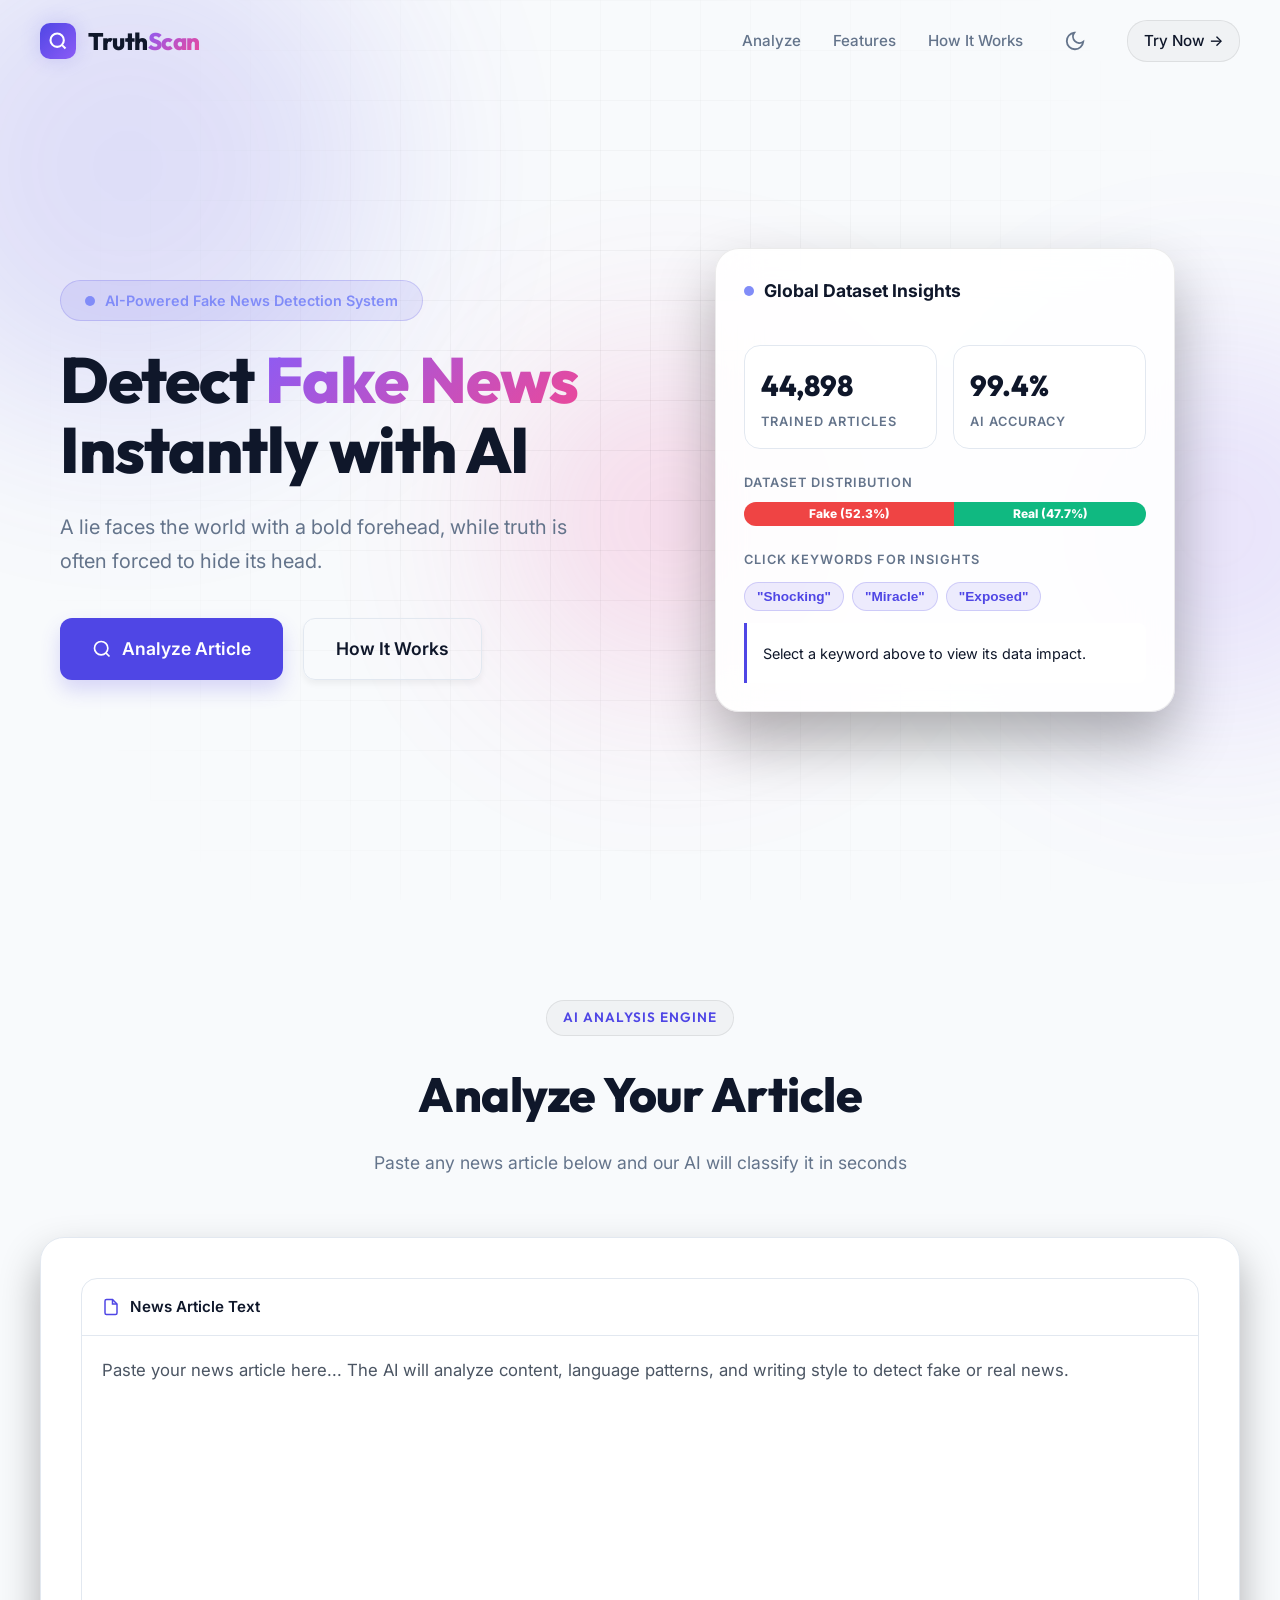
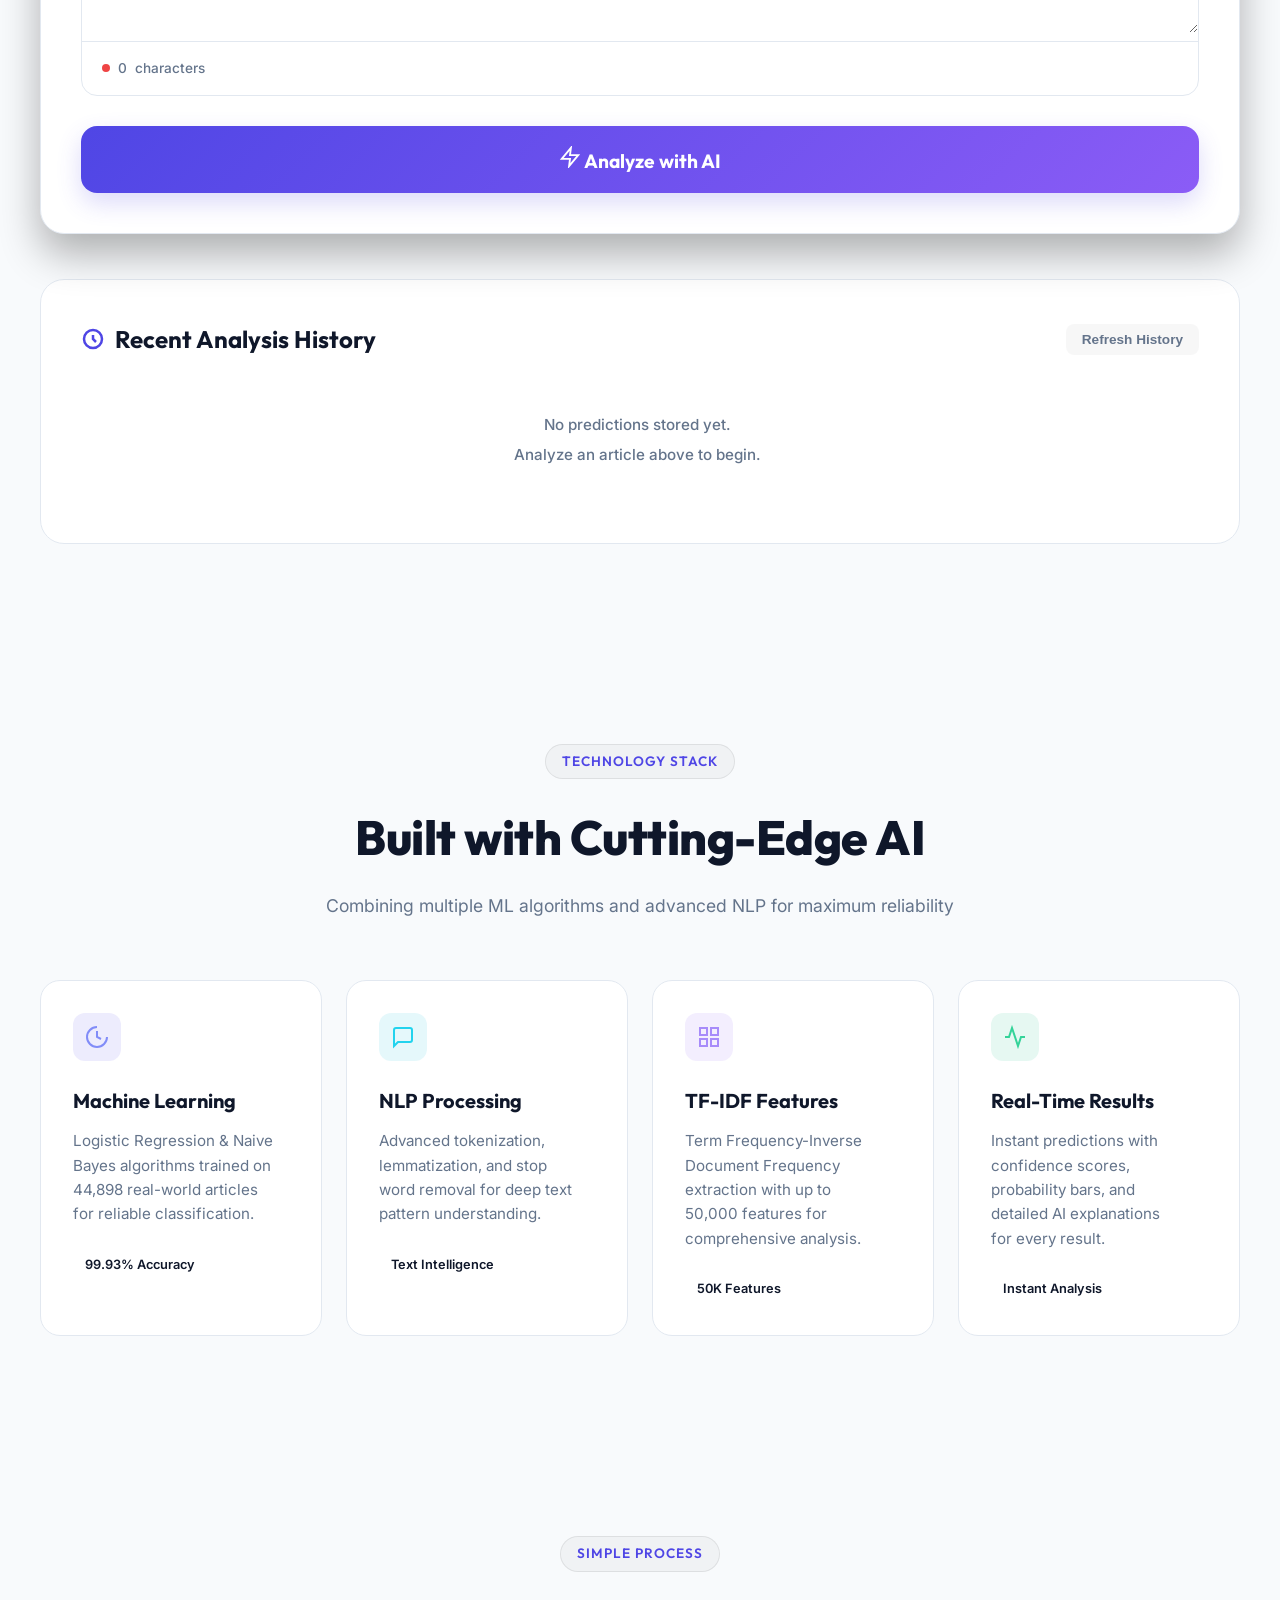
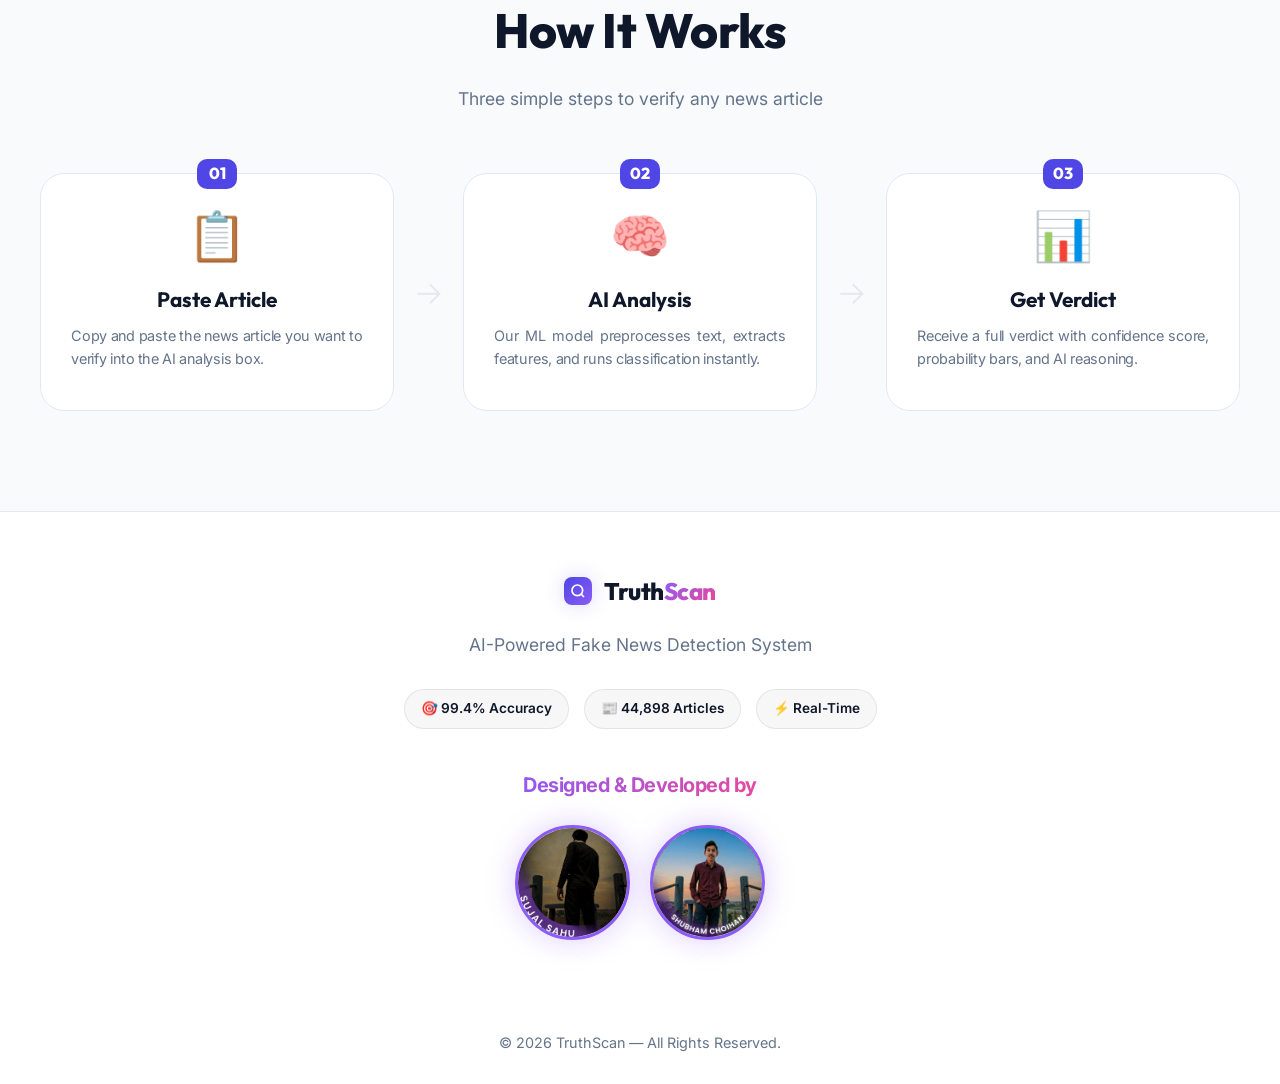
==== index.html @ 23aa4ee5 "Changes Made by Sujal" ====
<!DOCTYPE html>
<html lang="en">

<head>
    <meta charset="UTF-8">
    <meta name="viewport" content="width=device-width, initial-scale=1.0">
    <meta name="google-site-verification" content="ciT4hbaERUiWIYWOPbItN9TjT8Pbz1P4B0i38A-C32M" />
    <title>TruthScan — AI Fake News Detection System</title>
    <meta name="description"
        content="TruthScan: Advanced AI-powered fake news detection system. Verify news articles instantly with 99.93% accuracy using our machine learning engine.">
    <meta name="keywords" content="TruthScan, Fake News Detection, AI News Verifier, Truth Scan, Machine Learning News Analysis, Verify News, Fake News AI">
    <meta name="author" content="Sujal Sahu">
    
    
    <meta property="og:type" content="website">
    <meta property="og:url" content="https://truthscan.vercel.app/">
    <meta property="og:title" content="TruthScan — AI Fake News Detection System">
    <meta property="og:description" content="Detect fake news instantly using advanced AI and Machine Learning.">
    <meta property="og:image" content="/static/img/logo.png">

    <link rel="stylesheet" href="/static/css/style.css?v=50.0">

    <link
        href="https://fonts.googleapis.com/css2?family=Outfit:wght@300;400;500;600;700;800;900&family=Inter:wght@300;400;500;600&display=swap"
        rel="stylesheet">
</head>

<body>
    
    <div class="bg-grid"></div>
    <div class="orb orb-1"></div>
    <div class="orb orb-2"></div>
    <div class="orb orb-3"></div>

    
    <nav class="navbar" id="navbar">
        <div class="nav-inner">
            <div class="nav-logo">
                <div class="logo-icon">
                    <svg viewBox="0 0 24 24" fill="none" stroke="currentColor" stroke-width="2.5">
                        <circle cx="11" cy="11" r="8" />
                        <path d="m21 21-4.35-4.35" />
                    </svg>
                </div>
                <span>Truth<span class="grad">Scan</span></span>
            </div>
            <div class="nav-right">
                <button class="theme-btn theme-mobile" aria-label="Toggle theme">
                    <svg class="sun-icon" viewBox="0 0 24 24" fill="none" stroke="currentColor" stroke-width="2">
                        <circle cx="12" cy="12" r="5" />
                        <path
                            d="M12 1v2M12 21v2M4.2 4.2l1.4 1.4M18.4 18.4l1.4 1.4M1 12h2M21 12h2M4.2 19.8l1.4-1.4M18.4 5.6l1.4-1.4" />
                    </svg>
                    <svg class="moon-icon" viewBox="0 0 24 24" fill="none" stroke="currentColor" stroke-width="2">
                        <path d="M21 12.79A9 9 0 1 1 11.21 3 7 7 0 0 0 21 12.79z" />
                    </svg>
                </button>
                <button class="hamburger" id="hamburger" aria-label="Toggle menu">
                    <span></span><span></span><span></span>
                </button>
            </div>
            <div class="nav-links" id="navLinks">
                <a href="#analyze">Analyze</a>
                <a href="#features">Features</a>
                <a href="#how-it-works">How It Works</a>
                <button class="theme-btn theme-desktop" aria-label="Toggle theme">
                    <svg class="sun-icon" viewBox="0 0 24 24" fill="none" stroke="currentColor" stroke-width="2">
                        <circle cx="12" cy="12" r="5" />
                        <path
                            d="M12 1v2M12 21v2M4.2 4.2l1.4 1.4M18.4 18.4l1.4 1.4M1 12h2M21 12h2M4.2 19.8l1.4-1.4M18.4 5.6l1.4-1.4" />
                    </svg>
                    <svg class="moon-icon" viewBox="0 0 24 24" fill="none" stroke="currentColor" stroke-width="2">
                        <path d="M21 12.79A9 9 0 1 1 11.21 3 7 7 0 0 0 21 12.79z" />
                    </svg>
                </button>
                <a href="#analyze" class="nav-btn">Try Now →</a>
            </div>
        </div>
    </nav>

    
    <section class="hero" id="home">
        <div class="hero-content">
            <div class="hero-badge">
                <span class="pulse-dot"></span>
                AI-Powered Fake News Detection System
            </div>
            <h1 class="hero-title">
                Detect <span class="grad">Fake News</span><br>Instantly with AI
            </h1>
            <p class="hero-sub">
                A lie faces the world with a bold forehead, while truth is often forced to hide its head.
            </p>
            <div class="hero-ctas">
                <a href="#analyze" class="btn-primary">
                    <svg viewBox="0 0 24 24" fill="none" stroke="currentColor" stroke-width="2">
                        <circle cx="11" cy="11" r="8" />
                        <path d="m21 21-4.35-4.35" />
                    </svg>
                    Analyze Article
                </a>
                <a href="#how-it-works" class="btn-ghost">How It Works</a>
            </div>
        </div>

        <div class="hero-visual">
            <div class="analytics-dash floating">
                <div class="ad-header">
                    <span class="pulse-dot"></span> Global Dataset Insights
                </div>

                <div class="ad-grid">
                    <div class="ad-card">
                        <div class="ad-val counter">44,898</div>
                        <div class="ad-lbl">Trained Articles</div>
                    </div>
                    <div class="ad-card">
                        <div class="ad-val text-primary counter">99.4%</div>
                        <div class="ad-lbl">AI Accuracy</div>
                    </div>
                </div>

                <div class="ad-chart-area">
                    <div class="ad-lbl" style="margin-bottom:8px">Dataset Distribution</div>
                    <div class="ad-bar-stack">
                        <div class="ad-bar fake" style="width: 52.3%;">Fake (52.3%)</div>
                        <div class="ad-bar real" style="width: 47.7%;">Real (47.7%)</div>
                    </div>
                </div>

                <div class="ad-insights">
                    <div class="ad-lbl" style="margin-bottom:12px">Click Keywords for Insights</div>
                    <div class="ad-tags">
                        <button class="ad-tag"
                            onclick="showTagInsight(this, 'Shocking', 'Articles with this word have an 89% probability of being clickbait or fake news.')">"Shocking"</button>
                        <button class="ad-tag"
                            onclick="showTagInsight(this, 'Miracle', 'Often used in deceptive health and wellness articles (92% fake rate).')">"Miracle"</button>
                        <button class="ad-tag"
                            onclick="showTagInsight(this, 'Exposed', 'A highly aggressive sensationalist keyword used to incite emotional reactions.')">"Exposed"</button>
                    </div>
                    <div class="ad-insight-result" id="adInsightResult" style="transition: opacity 0.2s;">
                        <div>Select a keyword above to view its data impact.</div>
                    </div>
                </div>
            </div>
        </div>
    </section>

    
    <section class="section" id="analyze">
        <div class="section-inner">
            <div class="sec-header">
                <div class="sec-badge">AI Analysis Engine</div>
                <h2 class="sec-title">Analyze Your Article</h2>
                <p class="sec-sub">Paste any news article below and our AI will classify it in seconds</p>
            </div>

            <div class="analyze-card">
                <form id="predictionForm">
                    <div class="ta-wrapper">
                        <div class="ta-topbar">
                            <div class="ta-label">
                                <svg viewBox="0 0 24 24" fill="none" stroke="currentColor" stroke-width="2">
                                    <path d="M14 2H6a2 2 0 0 0-2 2v16a2 2 0 0 0 2 2h12a2 2 0 0 0 2-2V8z" />
                                    <polyline points="14 2 14 8 20 8" />
                                </svg>
                                News Article Text
                            </div>
                        </div>
                        <textarea id="newsText" rows="9"
                            placeholder="Paste your news article here... The AI will analyze content, language patterns, and writing style to detect fake or real news."
                            required></textarea>
                        <div class="ta-footer">
                            <div class="char-counter">
                                <div class="char-dot" id="charDot"></div>
                                <span id="charCount">0</span> characters
                            </div>

                        </div>
                    </div>
                    <button type="submit" class="submit-btn" id="analyzeBtn">
                        <span id="btnText">
                            <svg viewBox="0 0 24 24" fill="none" stroke="currentColor" stroke-width="2">
                                <path d="M13 2L3 14h9l-1 8 10-12h-9l1-8z" />
                            </svg>
                            Analyze with AI
                        </span>
                        <span id="btnLoading" style="display:none">
                            <span class="spinner"></span> Analyzing...
                        </span>
                    </button>
                </form>
            </div>

            <div id="loadingSection" style="display:none">
                <div class="result-card" style="padding: 30px; position: relative; overflow: hidden;">
                    <div class="scanning-line"></div>
                    <div style="display: flex; justify-content: space-between; align-items: center; margin-bottom: 30px; flex-wrap: wrap; gap: 20px;">
                        <div style="display: flex; align-items: center; gap: 20px;">
                            <div class="skeleton" style="width: 60px; height: 60px; border-radius: 16px; flex-shrink: 0;"></div>
                            <div>
                                <div class="skeleton" style="width: min(150px, 40vw); height: 28px; margin-bottom: 8px;"></div>
                                <div class="skeleton" style="width: min(100px, 28vw); height: 16px;"></div>
                            </div>
                        </div>
                        <div class="skeleton" style="width: 100px; height: 100px; border-radius: 50%; flex-shrink: 0;"></div>
                    </div>
                    <div class="skeleton" style="width: 100%; height: 100px; border-radius: 16px;"></div>
                </div>
            </div>


            
            <div id="resultSection" style="display:none">
                <div class="result-card" id="resultCard">
                    <div class="result-glow" id="rGlow"></div>
                    <div class="result-top">
                        <div class="verdict-box" id="verdictBox">
                            <div class="verdict-icon" id="verdictIcon"></div>
                            <div>
                                <div class="verdict-label" id="verdictLabel"></div>
                                <div class="verdict-sub">AI Classification Result</div>
                            </div>
                        </div>
                        <div class="conf-ring">
                            <svg viewBox="0 0 120 120" class="ring-svg">
                                <circle class="ring-bg" cx="60" cy="60" r="52" />
                                <circle class="ring-prog" id="ringProg" cx="60" cy="60" r="52" stroke-dasharray="326.7"
                                    stroke-dashoffset="326.7" />
                            </svg>
                            <div class="ring-center">
                                <span class="ring-pct" id="ringPct">0%</span>
                                <span class="ring-lbl">confidence</span>
                            </div>
                        </div>
                    </div>

                    <div class="prob-section">
                        <h3 class="prob-title">Probability Distribution</h3>
                        <div class="prob-item">
                            <div class="prob-meta">
                                <span><span class="pdot fake-pdot"></span> Fake News</span>
                                <span id="fakePct" class="prob-pct">0%</span>
                            </div>
                            <div class="prob-track">
                                <div class="prob-fill fake-pfill" id="fakeBar"></div>
                            </div>
                        </div>
                        <div class="prob-item">
                            <div class="prob-meta">
                                <span><span class="pdot real-pdot"></span> Real News</span>
                                <span id="realPct" class="prob-pct">0%</span>
                            </div>
                            <div class="prob-track">
                                <div class="prob-fill real-pfill" id="realBar"></div>
                            </div>
                        </div>
                    </div>

                    <div class="explain-box" id="explainBox">
                        <div class="explain-header">
                            <svg viewBox="0 0 24 24" fill="none" stroke="currentColor" stroke-width="2.5">
                                <circle cx="12" cy="12" r="10" />
                                <path d="M12 16v-4M12 8h.01" />
                            </svg>
                            Why This Classification?
                        </div>
                        <div class="explain-body" id="explainContent"></div>
                    </div>
                </div>
            </div>

            <div id="historySection" class="history-section">
                <div class="result-card">
                    <div style="display: flex; justify-content: space-between; align-items: center; margin-bottom: 24px; flex-wrap: wrap; gap: 12px;">
                        <h3 style="margin: 0; font-family: var(--font-display); font-size: 1.5rem; font-weight: 700; display: flex; align-items: center; gap: 10px;">
                            <svg viewBox="0 0 24 24" fill="none" stroke="currentColor" stroke-width="2.5" style="width: 24px; height: 24px; color: var(--primary);">
                                <path d="M12 8v4l3 3m6-3a9 9 0 11-18 0 9 9 0 0118 0z" />
                            </svg>
                            Recent Analysis History
                        </h3>
                        <button id="refreshHistoryBtn" class="history-refresh-btn" style="border: none; outline: none; padding: 8px 16px; border-radius: 8px;">
                            Refresh History
                        </button>
                    </div>
                    <div class="history-list" id="historyContent">
                        <div style="text-align: center; padding: 30px; color: var(--text-muted);">
                            Loading database history...
                        </div>
                    </div>
                </div>
            </div>
        </div>
    </section>

    
    <section class="section" id="features">
        <div class="section-inner">
            <div class="sec-header">
                <div class="sec-badge">Technology Stack</div>
                <h2 class="sec-title">Built with Cutting-Edge AI</h2>
                <p class="sec-sub">Combining multiple ML algorithms and advanced NLP for maximum reliability</p>
            </div>
            <div class="features-grid">
                <div class="feat-card">
                    <div class="feat-icon icon-indigo">
                        <svg viewBox="0 0 24 24" fill="none" stroke="currentColor" stroke-width="2">
                            <path d="M12 2a10 10 0 1 0 10 10" />
                            <path d="M12 6v6l4 2" />
                        </svg>
                    </div>
                    <h3>Machine Learning</h3>
                    <p>Logistic Regression & Naive Bayes algorithms trained on 44,898 real-world articles for reliable
                        classification.</p>
                    <div class="feat-tag">99.93% Accuracy</div>
                </div>
                <div class="feat-card">
                    <div class="feat-icon icon-cyan">
                        <svg viewBox="0 0 24 24" fill="none" stroke="currentColor" stroke-width="2">
                            <path d="M21 15a2 2 0 0 1-2 2H7l-4 4V5a2 2 0 0 1 2-2h14a2 2 0 0 1 2 2z" />
                        </svg>
                    </div>
                    <h3>NLP Processing</h3>
                    <p>Advanced tokenization, lemmatization, and stop word removal for deep text pattern understanding.
                    </p>
                    <div class="feat-tag">Text Intelligence</div>
                </div>
                <div class="feat-card">
                    <div class="feat-icon icon-violet">
                        <svg viewBox="0 0 24 24" fill="none" stroke="currentColor" stroke-width="2">
                            <rect x="3" y="3" width="7" height="7" />
                            <rect x="14" y="3" width="7" height="7" />
                            <rect x="14" y="14" width="7" height="7" />
                            <rect x="3" y="14" width="7" height="7" />
                        </svg>
                    </div>
                    <h3>TF-IDF Features</h3>
                    <p>Term Frequency-Inverse Document Frequency extraction with up to 50,000 features for comprehensive
                        analysis.</p>
                    <div class="feat-tag">50K Features</div>
                </div>
                <div class="feat-card">
                    <div class="feat-icon icon-emerald">
                        <svg viewBox="0 0 24 24" fill="none" stroke="currentColor" stroke-width="2">
                            <polyline points="22 12 18 12 15 21 9 3 6 12 2 12" />
                        </svg>
                    </div>
                    <h3>Real-Time Results</h3>
                    <p>Instant predictions with confidence scores, probability bars, and detailed AI explanations for
                        every result.</p>
                    <div class="feat-tag">Instant Analysis</div>
                </div>
            </div>
        </div>
    </section>

    
    <section class="section" id="how-it-works">
        <div class="section-inner">
            <div class="sec-header">
                <div class="sec-badge">Simple Process</div>
                <h2 class="sec-title">How It Works</h2>
                <p class="sec-sub">Three simple steps to verify any news article</p>
            </div>
            <div class="steps-row">
                <div class="step-card">
                    <div class="step-num">01</div>
                    <div class="step-emoji">📋</div>
                    <h3>Paste Article</h3>
                    <p>Copy and paste the news article you want to verify into the AI analysis box.</p>
                </div>
                <div class="step-arrow">→</div>
                <div class="step-card">
                    <div class="step-num">02</div>
                    <div class="step-emoji">🧠</div>
                    <h3>AI Analysis</h3>
                    <p>Our ML model preprocesses text, extracts features, and runs classification instantly.</p>
                </div>
                <div class="step-arrow">→</div>
                <div class="step-card">
                    <div class="step-num">03</div>
                    <div class="step-emoji">📊</div>
                    <h3>Get Verdict</h3>
                    <p>Receive a full verdict with confidence score, probability bars, and AI reasoning.</p>
                </div>
            </div>
        </div>
    </section>

    
    <footer class="footer">
        <div class="footer-inner">
            <div class="footer-top">
                <div class="nav-logo">
                    <div class="logo-icon small">
                        <svg viewBox="0 0 24 24" fill="none" stroke="currentColor" stroke-width="2.5">
                            <circle cx="11" cy="11" r="8" />
                            <path d="m21 21-4.35-4.35" />
                        </svg>
                    </div>
                    <span>Truth<span class="grad">Scan</span></span>
                </div>
                <p class="footer-desc">AI-Powered Fake News Detection System</p>
                <div class="footer-badges">
                    <span>🎯 99.4% Accuracy</span>
                    <span>📰 44,898 Articles</span>
                    <span>⚡ Real-Time</span>
                </div>
                <div class="footer-devs">
                    <p>Designed & Developed by</p>
                    <div class="dev-images">
                        <div class="dev-img-wrapper">
                            <img src="/static/img/dev1.png" alt="Developer" class="dev-1">
                        </div>
                        <div class="dev-img-wrapper">
                            <img src="/static/img/dev2.png" alt="Developer" class="dev-2">
                        </div>
                    </div>
                </div>
            </div>
            <div class="footer-bottom">
                <p>© 2026 TruthScan — All Rights Reserved.</p>
            </div>
        </div>
    </footer>

    
    <div id="toastContainer" class="toast-container"></div>

    <script src="/static/js/script.js?v=50.0"></script>


    
    <script defer src="/_vercel/insights/script.js"></script>
</body>

</html>
---- static/css/style.css ----
:root {
  --bg: #0a0a0f;
  --bg-card: #14141e;
  --bg-card-hover: #1c1c28;
  --border: #2a2a35;
  --border-focus: #4f46e5;
  --text: #f3f4f6;
  --text-muted: #9ca3af;
  
  --primary: #4f46e5;
  --primary-glow: rgba(79, 70, 229, 0.5);
  --secondary: #8b5cf6;
  
  --fake: #ef4444;
  --fake-glow: rgba(239, 68, 68, 0.3);
  --fake-track: rgba(239, 68, 68, 0.1);
  
  --real: #10b981;
  --real-glow: rgba(16, 185, 129, 0.3);
  --real-track: rgba(16, 185, 129, 0.1);
  
  --radius: 16px;
  --font-sans: 'Inter', sans-serif;
  --font-display: 'Outfit', sans-serif;
  
  --transition: all 0.3s cubic-bezier(0.4, 0, 0.2, 1);
  
  --glass-bg: rgba(255, 255, 255, 0.05);
  --glass-border: rgba(255, 255, 255, 0.1);
  --input-bg: rgba(0, 0, 0, 0.2);
  --nav-bg: rgba(10, 10, 15, 0.8);
  --hero-card: rgba(20, 20, 30, 0.8);
  --strong-text: #ffffff;
  --grid-color: rgba(255, 255, 255, 0.03);
}

:root[data-theme="light"] {
  --bg: #f8fafc;
  --bg-card: #ffffff;
  --bg-card-hover: #f1f5f9;
  --border: #e2e8f0;
  --text: #0f172a;
  --text-muted: #64748b;
  --primary-glow: rgba(79, 70, 229, 0.2);
  
  --glass-bg: rgba(0, 0, 0, 0.03);
  --glass-border: rgba(0, 0, 0, 0.08);
  --input-bg: rgba(255, 255, 255, 0.8);
  --nav-bg: rgba(255, 255, 255, 0.9);
  --hero-card: rgba(255, 255, 255, 0.9);
  --strong-text: #0f172a;
  --grid-color: rgba(0, 0, 0, 0.05);
  --orb-opacity: 0.15;
}

* {
  margin: 0;
  padding: 0;
  box-sizing: border-box;
}

html {
  scroll-behavior: smooth;
  overflow-x: hidden;
}

body {
  font-family: var(--font-sans);
  background-color: var(--bg);
  color: var(--text);
  line-height: 1.6;
  min-height: 100vh;
  overflow-x: hidden;
  position: relative;
  width: 100%;
}

img, video {
  max-width: 100%;
  height: auto;
}


h1, h2, h3, h4, .sec-badge, .nav-logo {
  font-family: var(--font-display);
}

.grad {
  background: linear-gradient(135deg, var(--secondary), #ec4899);
  -webkit-background-clip: text;
  -webkit-text-fill-color: transparent;
  background-clip: text;
}


.bg-grid {
  position: fixed;
  inset: 0;
  z-index: -2;
  background-image: 
    linear-gradient(to right, var(--grid-color) 1px, transparent 1px),
    linear-gradient(to bottom, var(--grid-color) 1px, transparent 1px);
  background-size: 50px 50px;
  mask-image: radial-gradient(circle at center, black, transparent 80%);
  -webkit-mask-image: radial-gradient(circle at center, black, transparent 80%);
}

.orb {
  position: fixed;
  border-radius: 50%;
  filter: blur(100px);
  z-index: -1;
  opacity: var(--orb-opacity, 0.4);
  animation: float 20s infinite alternate ease-in-out;
}

.orb-1 {
  top: -10%; left: -10%;
  width: 40vw; height: 40vw;
  background: var(--primary);
}

.orb-2 {
  bottom: 20%; right: -10%;
  width: 30vw; height: 30vw;
  background: var(--secondary);
  animation-delay: -5s;
}

.orb-3 {
  top: 40%; left: 40%;
  width: 25vw; height: 25vw;
  background: #ec4899;
  opacity: 0.2;
  animation-delay: -10s;
}

@keyframes float {
  0% { transform: translate(0, 0) scale(1); }
  50% { transform: translate(5%, 10%) scale(1.1); }
  100% { transform: translate(-5%, 5%) scale(0.9); }
}


.navbar {
  position: fixed;
  top: 0; left: 0; right: 0;
  z-index: 100;
  padding: 20px;
  transition: var(--transition);
}

.navbar.scrolled {
  padding: 15px 20px;
  background: var(--nav-bg);
  backdrop-filter: blur(12px);
  border-bottom: 1px solid var(--border);
}

.nav-inner {
  max-width: 1200px;
  margin: 0 auto;
  display: flex;
  justify-content: space-between;
  align-items: center;
}

.navbar .nav-logo {
  order: 1;
}

.navbar .nav-links {
  order: 3;
}

.nav-logo {
  display: flex;
  align-items: center;
  gap: 12px;
  font-size: 1.5rem;
  font-weight: 800;
  letter-spacing: -0.5px;
  text-decoration: none;
  color: var(--text);
}

.logo-icon {
  width: 36px; height: 36px;
  background: linear-gradient(135deg, var(--primary), var(--secondary));
  border-radius: 10px;
  display: flex;
  align-items: center;
  justify-content: center;
  box-shadow: 0 0 20px var(--primary-glow);
}

.logo-icon svg { width: 20px; height: 20px; color: white; }
.logo-icon.small { width: 28px; height: 28px; border-radius: 8px; }
.logo-icon.small svg { width: 16px; height: 16px; }

.nav-links {
  display: flex;
  align-items: center;
  gap: 32px;
}

.nav-links a {
  color: var(--text-muted);
  text-decoration: none;
  font-weight: 500;
  font-size: 0.95rem;
  transition: var(--transition);
}

.nav-links a:hover {
  color: var(--text);
}

.nav-btn {
  background: var(--glass-bg);
  padding: 8px 16px;
  border-radius: 20px;
  border: 1px solid var(--glass-border);
  color: var(--text) !important;
}

.nav-btn:hover {
  background: var(--text);
  color: var(--bg) !important;
  transform: translateY(-2px);
}

.nav-right {
  display: flex;
  align-items: center;
  gap: 16px;
  order: 2;
}

.theme-btn {
  background: transparent;
  border: none;
  color: var(--text-muted);
  cursor: pointer;
  display: flex;
  align-items: center;
  justify-content: center;
  width: 40px;
  height: 40px;
  border-radius: 50%;
  transition: var(--transition);
}

.theme-desktop { display: flex; }
.theme-mobile { display: none; }

.theme-btn:hover {
  color: var(--text);
  background: rgba(128, 128, 128, 0.1);
}

.theme-btn svg { width: 22px; height: 22px; }

:root[data-theme="light"] .sun-icon { display: none; }
:root[data-theme="dark"] .moon-icon { display: none; }
:root:not([data-theme="light"]) .moon-icon { display: none; } 

.hamburger {
  display: none;
  background: none;
  border: none;
  cursor: pointer;
  flex-direction: column;
  gap: 6px;
}

.hamburger span {
  width: 24px; height: 2px;
  background: var(--text);
  border-radius: 2px;
  transition: var(--transition);
}


.section {
  padding: 100px 20px;
  position: relative;
}

.section-inner {
  max-width: 1200px;
  margin: 0 auto;
}


.hero {
  min-height: 100vh;
  padding: 160px 20px 100px;
  display: flex;
  align-items: center;
  max-width: 1200px;
  margin: 0 auto;
  gap: 60px;
}

.hero-content {
  flex: 1;
}

.hero-badge {
  display: inline-flex;
  align-items: center;
  gap: 10px;
  background: rgba(79, 70, 229, 0.1);
  border: 1px solid rgba(79, 70, 229, 0.2);
  padding: 8px 24px;
  border-radius: 30px;
  font-size: 0.9rem;
  font-weight: 600;
  color: #818cf8;
  margin-bottom: 24px;
  white-space: nowrap;
  width: fit-content;
  transition: var(--transition);
}

.pulse-dot {
  width: 10px; height: 10px;
  background: #818cf8;
  border-radius: 50%;
  box-shadow: 0 0 0 0 rgba(129, 140, 248, 0.7);
  animation: pulse 2s infinite;
  flex-shrink: 0;
}

@keyframes pulse {
  0% { box-shadow: 0 0 0 0 rgba(129, 140, 248, 0.7); }
  70% { box-shadow: 0 0 0 6px rgba(129, 140, 248, 0); }
  100% { box-shadow: 0 0 0 0 rgba(129, 140, 248, 0); }
}

.hero-title {
  font-size: clamp(3rem, 5vw, 4.5rem);
  line-height: 1.1;
  font-weight: 800;
  letter-spacing: -1px;
  margin-bottom: 24px;
}

.hero-sub {
  font-size: 1.25rem;
  color: var(--text-muted);
  max-width: 540px;
  margin-bottom: 40px;
  line-height: 1.7;
}

.hero-sub strong {
  color: var(--text);
  font-weight: 600;
}



.hero-ctas {
  display: flex;
  gap: 20px;
}

.btn-primary {
  background: var(--primary);
  color: white;
  padding: 16px 32px;
  border-radius: 12px;
  text-decoration: none;
  font-weight: 600;
  font-size: 1.1rem;
  display: flex;
  align-items: center;
  gap: 10px;
  transition: var(--transition);
  box-shadow: 0 10px 20px var(--primary-glow);
}

.btn-primary svg { width: 20px; height: 20px; }

.btn-primary:hover {
  transform: translateY(-3px);
  box-shadow: 0 15px 30px var(--primary-glow);
  background: #4338ca;
}

.btn-ghost {
  background: var(--surface);
  color: var(--text);
  padding: 16px 32px;
  border-radius: 12px;
  text-decoration: none;
  font-weight: 600;
  font-size: 1.1rem;
  border: 1px solid var(--border);
  transition: all 0.3s ease;
  box-shadow: 0 4px 6px rgba(0, 0, 0, 0.05);
}

.btn-ghost:hover {
  background: var(--border);
  border-color: var(--primary);
  transform: translateY(-3px) scale(1.02);
  box-shadow: 0 10px 20px rgba(0, 0, 0, 0.1), 0 0 15px var(--primary-glow);
}


.hero-visual {
  flex: 1;
  display: flex;
  justify-content: center;
  position: relative;
}

.analytics-dash {
  background: var(--hero-card);
  backdrop-filter: blur(20px);
  border: 1px solid var(--glass-border);
  border-radius: 24px;
  width: 100%;
  max-width: 460px;
  box-shadow: 0 30px 60px rgba(0,0,0,0.3);
  padding: 28px;
  display: flex;
  flex-direction: column;
  gap: 24px;
}

.ad-header {
  font-weight: 700;
  color: var(--text);
  display: flex;
  align-items: center;
  gap: 10px;
  font-size: 1.1rem;
  padding-bottom: 15px;
  border-bottom: 1px solid rgba(255,255,255,0.05);
}

.ad-grid {
  display: grid;
  grid-template-columns: 1fr 1fr;
  gap: 16px;
}

.ad-card {
  background: var(--input-bg);
  padding: 16px;
  border-radius: 16px;
  border: 1px solid var(--border);
}

.ad-val {
  font-size: 1.8rem;
  font-weight: 800;
  font-family: var(--font-display);
  margin-bottom: 4px;
}

.ad-lbl {
  font-size: 0.8rem;
  text-transform: uppercase;
  letter-spacing: 1px;
  color: var(--text-muted);
  font-weight: 600;
}

.ad-bar-stack {
  display: flex;
  height: 24px;
  border-radius: 12px;
  overflow: hidden;
  box-shadow: inset 0 2px 4px rgba(0,0,0,0.1);
}

.ad-bar {
  display: flex;
  align-items: center;
  justify-content: center;
  font-size: 0.75rem;
  font-weight: 800;
  color: white;
  transition: width 1s ease-in-out;
}

.ad-bar.fake { background: var(--fake); }
.ad-bar.real { background: var(--real); }

.ad-tags {
  display: flex;
  flex-wrap: wrap;
  gap: 8px;
  margin-bottom: 12px;
}

.ad-tag {
  background: rgba(79, 70, 229, 0.1);
  color: var(--primary);
  border: 1px solid rgba(79, 70, 229, 0.2);
  padding: 6px 12px;
  border-radius: 20px;
  font-size: 0.85rem;
  font-weight: 600;
  cursor: pointer;
  transition: var(--transition);
}

.ad-tag:hover, .ad-tag.active {
  background: var(--primary);
  color: white;
  transform: translateY(-2px);
}

.ad-insight-result {
  background: var(--input-bg);
  border-left: 3px solid var(--primary);
  padding: 12px 16px;
  font-size: 0.9rem;
  color: var(--text);
  border-radius: 0 8px 8px 0;
  min-height: 60px;
  display: flex;
  align-items: center;
}


.sec-header {
  text-align: center;
  margin-bottom: 60px;
}

.sec-badge {
  display: inline-block;
  background: var(--glass-bg);
  border: 1px solid var(--glass-border);
  padding: 6px 16px;
  border-radius: 20px;
  font-size: 0.85rem;
  letter-spacing: 1px;
  text-transform: uppercase;
  color: var(--primary);
  margin-bottom: 20px;
  font-weight: 600;
}

.sec-title {
  font-size: clamp(2rem, 4vw, 3rem);
  font-weight: 800;
  margin-bottom: 16px;
  letter-spacing: -0.5px;
}

.sec-sub {
  font-size: 1.1rem;
  color: var(--text-muted);
  max-width: 900px;
  margin: 0 auto;
  text-wrap: balance;
}


.analyze-card {
  background: var(--bg-card);
  border: 1px solid var(--border);
  border-radius: 24px;
  padding: 40px;
  margin-bottom: 40px;
  box-shadow: 0 20px 40px rgba(0,0,0,0.3);
  position: relative;
  z-index: 10;
}

.ta-wrapper {
  border: 1px solid var(--border);
  border-radius: 16px;
  overflow: hidden;
  background: var(--input-bg);
  transition: var(--transition);
  margin-bottom: 30px;
}

.ta-wrapper:focus-within {
  border-color: var(--border-focus);
  box-shadow: 0 0 0 4px rgba(79, 70, 229, 0.1);
}

.ta-topbar {
  padding: 16px 20px;
  border-bottom: 1px solid var(--border);
  display: flex;
  justify-content: space-between;
  align-items: center;
  background: rgba(255,255,255,0.02);
}

.ta-label {
  display: flex;
  align-items: center;
  gap: 10px;
  font-size: 0.95rem;
  font-weight: 600;
  color: var(--text);
}

.ta-label svg { width: 18px; height: 18px; color: var(--primary); }

#newsText {
  width: 100%;
  padding: 20px;
  background: transparent;
  border: none;
  color: var(--text);
  font-family: var(--font-sans);
  font-size: 1.05rem;
  line-height: 1.7;
  resize: vertical;
  outline: none;
}

#newsText::placeholder { color: #4b5563; }

.ta-footer {
  padding: 16px 20px;
  border-top: 1px solid var(--border);
  display: flex;
  justify-content: space-between;
  align-items: center;
  gap: 15px;
  background: rgba(255,255,255,0.02);
}

.char-counter {
  display: flex;
  align-items: center;
  gap: 8px;
  font-size: 0.85rem;
  color: var(--text-muted);
  font-weight: 500;
}

.char-dot {
  width: 8px; height: 8px;
  border-radius: 50%;
  background: #ef4444; 
  transition: var(--transition);
}

.char-dot.valid { background: #10b981; }
.char-dot.warn { background: #f59e0b; }

.example-tags {
  display: flex;
  gap: 10px;
  flex-wrap: wrap;
}

.ex-tag {
  background: var(--glass-bg);
  border: 1px solid var(--glass-border);
  color: var(--text-muted);
  padding: 6px 12px;
  border-radius: 6px;
  font-size: 0.8rem;
  font-weight: 600;
  cursor: pointer;
  transition: var(--transition);
}

.ex-tag:hover {
  background: rgba(255,255,255,0.1);
  color: var(--text);
}

.history-refresh-btn {
  background: var(--glass-bg);
  border: 1px solid var(--glass-border);
  color: var(--text-muted);
  padding: 8px 16px;
  border-radius: 8px;
  font-size: 0.85rem;
  font-weight: 600;
  cursor: pointer;
  transition: var(--transition);
  display: inline-flex;
  align-items: center;
  gap: 6px;
}

.history-refresh-btn:hover {
  background: rgba(255,255,255,0.1);
  color: var(--text);
  transform: translateY(-1px);
}

.submit-btn {
  width: 100%;
  background: linear-gradient(135deg, var(--primary), var(--secondary));
  color: white;
  border: none;
  padding: 20px;
  border-radius: 16px;
  font-size: 1.2rem;
  font-weight: 700;
  font-family: var(--font-display);
  cursor: pointer;
  transition: var(--transition);
  display: flex;
  justify-content: center;
  align-items: center;
  gap: 12px;
  box-shadow: 0 10px 25px var(--primary-glow);
}

.submit-btn svg { width: 22px; height: 22px; }

.submit-btn:hover {
  transform: translateY(-2px);
  box-shadow: 0 15px 35px var(--primary-glow);
  filter: brightness(1.1);
}

.submit-btn:disabled {
  opacity: 0.7;
  cursor: not-allowed;
  transform: none;
  filter: none;
}

.spinner {
  width: 20px; height: 20px;
  border: 3px solid rgba(255,255,255,0.3);
  border-top-color: #fff;
  border-radius: 50%;
  animation: spin 1s linear infinite;
  display: inline-block;
}

@keyframes spin { to { transform: rotate(360deg); } }


.result-card {
  background: var(--bg-card);
  border: 1px solid var(--border);
  border-radius: 24px;
  padding: 40px;
  position: relative;
  overflow: hidden;
  animation: slideUp 0.6s cubic-bezier(0.16, 1, 0.3, 1);
}

@keyframes slideUp {
  from { opacity: 0; transform: translateY(40px); }
  to { opacity: 1; transform: translateY(0); }
}

.result-glow {
  position: absolute;
  top: 0; left: 0; right: 0;
  height: 4px;
  background: var(--border);
  transition: background 0.5s ease;
}

.result-glow.fake-glow { 
  background: var(--fake); 
  box-shadow: 0 0 40px var(--fake-glow), 0 0 100px rgba(239, 68, 68, 0.1); 
  animation: pulse-fake 3s infinite;
}
.result-glow.real-glow { 
  background: var(--real); 
  box-shadow: 0 0 40px var(--real-glow), 0 0 100px rgba(16, 185, 129, 0.1); 
  animation: pulse-real 3s infinite;
}

@keyframes pulse-fake {
  0%, 100% { opacity: 1; }
  50% { opacity: 0.6; }
}
@keyframes pulse-real {
  0%, 100% { opacity: 1; }
  50% { opacity: 0.6; }
}

.result-top {
  display: flex;
  justify-content: space-between;
  align-items: center;
  margin-bottom: 40px;
  padding-bottom: 30px;
  border-bottom: 1px solid var(--border);
}

.verdict-box {
  display: flex;
  align-items: center;
  gap: 20px;
  text-align: left;
}

.verdict-icon {
  width: 60px; height: 60px;
  border-radius: 16px;
  display: flex;
  justify-content: center;
  align-items: center;
  font-size: 28px;
}

.verdict-icon.fake-icon { background: var(--fake-track); border: 1px solid rgba(239, 68, 68, 0.2); color: var(--fake); }
.verdict-icon.real-icon { background: var(--real-track); border: 1px solid rgba(16, 185, 129, 0.2); color: var(--real); }

.verdict-label {
  font-size: 2.5rem;
  font-weight: 800;
  font-family: var(--font-display);
  line-height: 1.1;
  margin-bottom: 4px;
}

.verdict-label.fake-text { color: var(--fake); }
.verdict-label.real-text { color: var(--real); }

.verdict-sub {
  color: var(--text-muted);
  font-weight: 500;
  font-size: 0.95rem;
}

.conf-ring {
  position: relative;
  width: 120px; height: 120px;
}

.ring-svg { transform: rotate(-90deg); width: 100%; height: 100%; }

.ring-bg {
  fill: none; stroke: var(--border); stroke-width: 8;
}

.ring-prog {
  fill: none; stroke: var(--primary); stroke-width: 8;
  stroke-linecap: round;
  transition: stroke-dashoffset 1.5s cubic-bezier(0.16, 1, 0.3, 1);
}

.ring-prog.fake-stroke { stroke: var(--fake); }
.ring-prog.real-stroke { stroke: var(--real); }

.ring-center {
  position: absolute;
  inset: 0;
  display: flex;
  flex-direction: column;
  justify-content: center;
  align-items: center;
}

.ring-pct { font-size: 1.4rem; font-weight: 800; font-family: var(--font-display); }
.ring-lbl { font-size: 0.7rem; text-transform: uppercase; color: var(--text-muted); font-weight: 600; letter-spacing: 0.5px; }

.prob-section {
  margin-bottom: 40px;
}

.prob-title {
  font-size: 1.2rem;
  margin-bottom: 24px;
  font-weight: 600;
}

.prob-item { margin-bottom: 20px; }

.prob-meta {
  display: flex;
  justify-content: space-between;
  margin-bottom: 10px;
  font-weight: 600;
  font-size: 1.05rem;
}

.pdot { display: inline-block; width: 10px; height: 10px; border-radius: 50%; margin-right: 6px; }
.fake-pdot { background: var(--fake); }
.real-pdot { background: var(--real); }

.prob-pct { font-family: var(--font-display); font-weight: 800; }

.prob-track {
  height: 12px;
  background: var(--input-bg);
  border-radius: 6px;
  overflow: hidden;
  box-shadow: inset 0 2px 4px rgba(0,0,0,0.1);
}

.prob-fill {
  height: 100%;
  border-radius: 6px;
  width: 0; 
  transition: width 1.5s cubic-bezier(0.16, 1, 0.3, 1);
}

.fake-pfill { background: linear-gradient(90deg, #b91c1c, #ef4444); }
.real-pfill { background: linear-gradient(90deg, #047857, #10b981); }

.explain-box {
  background: var(--input-bg);
  border: 1px solid var(--border);
  border-radius: 16px;
  padding: 30px;
}

.explain-header {
  display: flex;
  align-items: center;
  gap: 12px;
  font-size: 1.2rem;
  font-weight: 700;
  margin-bottom: 20px;
  color: var(--primary);
}

.explain-header svg { width: 24px; height: 24px; }

.explain-body {
  color: var(--text);
  line-height: 1.8;
  font-size: 1.05rem;
}

.explain-body p { margin-bottom: 16px; }
.explain-body p:last-child { margin-bottom: 0; }
.explain-body strong { color: var(--strong-text); font-weight: 600; }


.features-grid {
  display: grid;
  grid-template-columns: repeat(auto-fit, minmax(250px, 1fr));
  gap: 24px;
}

.feat-card {
  background: var(--bg-card);
  border: 1px solid var(--border);
  padding: 32px;
  border-radius: 20px;
  transition: var(--transition);
  text-align: left;
}

.feat-card:hover {
  transform: translateY(-5px);
  border-color: var(--border-focus);
  background: var(--bg-card-hover);
}

.feat-icon {
  width: 48px; height: 48px;
  border-radius: 12px;
  display: flex;
  align-items: center;
  justify-content: center;
  margin: 0 0 24px 0;
}

.feat-icon svg { width: 24px; height: 24px; }

.icon-indigo { background: rgba(79, 70, 229, 0.1); color: #818cf8; }
.icon-cyan { background: rgba(6, 182, 212, 0.1); color: #22d3ee; }
.icon-violet { background: rgba(139, 92, 246, 0.1); color: #a78bfa; }
.icon-emerald { background: rgba(16, 185, 129, 0.1); color: #34d399; }

.feat-card h3 {
  font-size: 1.25rem;
  font-weight: 700;
  margin-bottom: 12px;
}

.feat-card p {
  color: var(--text-muted);
  font-size: 0.95rem;
  margin: 0 0 24px 0;
  text-align: left;
  text-wrap: balance;
  line-height: 1.6;
}

.feat-tag {
  display: inline-block;
  background: rgba(255,255,255,0.05);
  padding: 4px 12px;
  border-radius: 20px;
  font-size: 0.8rem;
  font-weight: 600;
  color: var(--text);
}


.steps-row {
  display: flex;
  align-items: stretch;
  gap: 20px;
}

.step-card {
  flex: 1;
  background: var(--bg-card);
  border: 1px solid var(--border);
  padding: 24px 30px 40px;
  border-radius: 24px;
  position: relative;
  transition: var(--transition);
  text-align: left;
}

.step-card:hover {
  border-color: var(--border-focus);
  transform: translateY(-5px);
}

.step-num {
  position: absolute;
  top: -15px; left: 50%;
  transform: translateX(-50%);
  background: var(--primary);
  color: white;
  width: 40px; height: 30px;
  display: flex;
  align-items: center;
  justify-content: center;
  border-radius: 10px;
  font-weight: 800;
  font-family: var(--font-display);
}

.step-emoji {
  font-size: 3rem;
  margin-bottom: 8px;
  text-align: center;
}

.step-card h3 {
  font-size: 1.3rem;
  margin-bottom: 8px;
  text-align: center;
}

.step-card p {
  color: var(--text-muted);
  font-size: 0.9rem;
  text-align: justify;
  letter-spacing: -0.2px;
  word-spacing: -0.5px;
  hyphens: auto;
  -webkit-hyphens: auto;
}

.step-arrow {
  display: flex;
  align-items: center;
  justify-content: center;
  font-size: 2rem;
  color: var(--border);
  font-weight: 300;
  align-self: center;
}


.footer {
  border-top: 1px solid var(--border);
  background: var(--bg-card);
  padding: 60px 20px 30px;
}

.footer-inner { max-width: 1200px; margin: 0 auto; }

.footer-top {
  display: flex;
  flex-direction: column;
  align-items: center;
  text-align: center;
  margin-bottom: 60px;
}

.footer-desc {
  color: var(--text-muted);
  margin: 20px 0 30px;
  max-width: 400px;
  font-size: clamp(0.85rem, 4.5vw, 1.1rem);
  white-space: nowrap;
}

.footer-badges {
  display: flex;
  gap: 15px;
  flex-wrap: wrap;
  justify-content: center;
}

.footer-badges span {
  background: var(--glass-bg);
  border: 1px solid var(--glass-border);
  padding: 8px 16px;
  border-radius: 20px;
  font-size: 0.85rem;
  font-weight: 600;
}

.footer-devs {
  margin-top: 40px;
}

.footer-devs p {
  background: linear-gradient(135deg, var(--secondary), #ec4899);
  -webkit-background-clip: text;
  -webkit-text-fill-color: transparent;
  background-clip: text;
  font-size: 1.25rem;
  margin-bottom: 24px;
  font-weight: 700;
  letter-spacing: -0.5px;
}

.dev-images {
  display: flex;
  justify-content: center;
  gap: 20px;
  flex-wrap: wrap;
}

.dev-img-wrapper {
  width: 115px;
  height: 115px;
  border-radius: 50%;
  overflow: hidden;
  border: 3px solid var(--secondary);
  box-shadow: 0 0 30px rgba(139, 92, 246, 0.3);
  transition: var(--transition);
}

.dev-img-wrapper:hover {
  transform: scale(1.1) translateY(-5px);
  border-color: var(--secondary);
  box-shadow: 0 0 25px rgba(168, 85, 247, 0.4);
}

.dev-img-wrapper img {
  width: 100%;
  height: 100%;
  object-fit: cover;
  display: block;
  transition: transform 0.3s ease;
}

.dev-1 {
  transform: scale(1.15); 
}

.dev-2 {
  transform: scale(1);
}

.dev-img-wrapper:hover .dev-1 { 
  transform: scale(1.13); 
}

.dev-img-wrapper:hover .dev-2 { 
  transform: scale(1.05); 
}

.footer-bottom {
  display: flex;
  justify-content: center;
  align-items: center;
  padding-top: 30px;
  border-top: 1px solid rgba(255,255,255,0.05);
  color: var(--text-muted);
  font-size: 0.9rem;
  text-align: center;
}

.footer-tech { color: #818cf8; font-weight: 500; }


.toast-container {
  position: fixed;
  bottom: 30px; right: 30px;
  z-index: 1000;
  display: flex;
  flex-direction: column;
  gap: 12px;
}

.toast {
  background: var(--bg-card);
  border: 1px solid var(--border);
  color: var(--text);
  padding: 16px 24px;
  border-radius: 12px;
  font-weight: 500;
  display: flex;
  align-items: center;
  gap: 12px;
  box-shadow: 0 10px 30px rgba(0,0,0,0.5);
  animation: slideInBottom 0.3s cubic-bezier(0.16, 1, 0.3, 1) forwards;
}

.toast.error { border-left: 4px solid var(--fake); }
.toast.success { border-left: 4px solid var(--real); }

@keyframes slideInBottom {
  from { opacity: 0; transform: translateY(20px); }
  to { opacity: 1; transform: translateY(0); }
}

@keyframes slideOutRight {
  from { opacity: 1; transform: translateX(0); }
  to { opacity: 0; transform: translateX(100%); }
}


.skeleton {
  background: linear-gradient(90deg, var(--input-bg) 25%, var(--border) 50%, var(--input-bg) 75%);
  background-size: 200% 100%;
  animation: skeleton-load 1.5s infinite;
  border-radius: 8px;
}

@keyframes skeleton-load {
  from { background-position: 200% 0; }
  to { background-position: -200% 0; }
}

.scanning-line {
  position: absolute;
  top: 0; left: 0; right: 0;
  height: 2px;
  background: linear-gradient(90deg, transparent, var(--primary), transparent);
  box-shadow: 0 0 15px var(--primary-glow);
  z-index: 5;
  animation: scan 2s linear infinite;
}

@keyframes scan {
  from { transform: translateY(0); }
  to { transform: translateY(100%); }
}





@media (max-width: 1024px) {
  .hero { 
    flex-direction: column; 
    text-align: center; 
    padding: 140px 20px 80px; 
    gap: 40px; 
  }
  .hero-content { width: 100%; }
  .hero-badge { margin: 0 auto 24px; }
  .hero-sub { margin: 0 auto 30px; text-align: center; text-wrap: balance; }
  .hero-ctas { justify-content: center; }
  .hero-visual { width: 100%; display: flex; justify-content: center; }
  
  .ad-card { text-align: center; }
  .ad-lbl { text-align: center; }
  .ad-tags { justify-content: center; }
  .ad-insight-result { 
    justify-content: center; 
    text-align: center; 
    border-left: none;
    border-bottom: 3px solid var(--primary);
    border-radius: 8px;
  }
  .ad-insight-result div { text-align: center; width: 100%; }
  
  .steps-row { flex-direction: column; align-items: center; gap: 40px; }
  .step-card { width: 100%; max-width: 500px; text-align: left; }
  .step-arrow { transform: rotate(90deg); margin: 10px 0; }
  
  .result-top { flex-direction: column; gap: 24px; padding-bottom: 24px; text-align: center; }
  .verdict-box { flex-direction: column; gap: 12px; text-align: center; }
}


@media (max-width: 768px) {
  .section { padding: 60px 0; }
  .section-inner { padding: 0 20px; }
  
  .navbar { padding: 12px 20px; }
  .navbar.scrolled { padding: 10px 20px; }
  .nav-links { 
    position: absolute; 
    top: 100%; left: 0; right: 0; 
    background: var(--bg-card); 
    backdrop-filter: blur(20px);
    flex-direction: column; 
    padding: 30px 24px; 
    border-bottom: 1px solid var(--border); 
    box-shadow: 0 20px 40px rgba(0,0,0,0.4);
    display: none; 
    gap: 24px;
    z-index: 100;
  }
  .nav-links.active { display: flex; animation: slideDownNav 0.3s ease forwards; }
  @keyframes slideDownNav {
    from { opacity: 0; transform: translateY(-10px); }
    to { opacity: 1; transform: translateY(0); }
  }

  .nav-btn { width: 100%; justify-content: center; padding: 14px; }
  .hamburger { display: flex; }
  .hamburger.active span:nth-child(1) { transform: rotate(45deg) translate(5px, 5px); }
  .hamburger.active span:nth-child(2) { opacity: 0; }
  .hamburger.active span:nth-child(3) { transform: rotate(-45deg) translate(5px, -6px); }

  .hero { padding: 120px 16px 60px; gap: 30px; }
  .hero-title { 
    font-size: clamp(1.8rem, 8vw, 2.8rem); 
    line-height: 1.2;
    text-wrap: balance;
  }
  .hero-sub { font-size: 1.05rem; line-height: 1.6; max-width: 90%; margin: 0 auto 30px; text-align: center; text-wrap: balance; }
  .sec-sub { margin: 0 auto; text-align: center; text-wrap: balance; }
  .hero-badge {
    margin: 0 auto 24px;
    padding: 8px 20px; 
    font-size: 0.82rem;
    gap: 8px;
    width: fit-content;
    display: inline-flex;
  }
  .hero-badge .pulse-dot { position: static; width: 10px; height: 10px; }
  
  .ad-grid { grid-template-columns: 1fr 1fr; }
  .hero-ctas { flex-direction: column !important; width: 100%; max-width: 400px; margin: 0 auto; gap: 12px; }
  .btn-primary, .btn-ghost { width: 100%; justify-content: center; }
  
  .analytics-dash { max-width: 100%; }
  .ad-bar { font-size: 0.65rem; }
  .ad-tag { font-size: 0.78rem; padding: 5px 10px; }
  .ad-insight-result { font-size: 0.85rem; padding: 10px 14px; min-height: 50px; }
  
  .analyze-card { padding: 24px; border-radius: 20px; }
  .result-card { padding: 24px; border-radius: 20px; overflow: hidden; }
  .sec-header { margin-bottom: 40px; }
  
  .features-grid { grid-template-columns: 1fr 1fr; gap: 16px; }
  .feat-card { padding: 24px; text-align: center; }
  .feat-icon { margin: 0 auto 24px; }
  
  .submit-btn { padding: 16px; font-size: 1.05rem; }
  
  .theme-desktop { display: none; }
  .theme-mobile { display: flex; }
  .nav-right { gap: 12px; }

  .prob-meta { font-size: 0.95rem; }
  .explain-box { padding: 20px; }
  .explain-header { font-size: 1.05rem; }
  .explain-body { font-size: 0.95rem; }

  .toast-container { bottom: 16px; right: 16px; left: 16px; }
  .toast { font-size: 0.9rem; padding: 12px 16px; }

  .footer { padding: 40px 20px 24px; }
  .footer-top { margin-bottom: 40px; }
  .footer .nav-logo {
    display: flex;
    align-items: center;
    justify-content: center;
    gap: 12px;
    margin: 0 auto 15px;
  }
  .footer .logo-icon {
    flex-shrink: 0;
  }
  .footer-desc { margin: 0 auto 30px; max-width: 320px; text-align: center; text-wrap: balance; }
  .dev-img-wrapper { width: 100px; height: 100px; }
}


@media (max-width: 480px) {
  .section { padding: 40px 0; }
  .section-inner { padding: 0 16px; }

  .hero { padding: 110px 16px 50px; gap: 24px; }
  .hero-title { font-size: 1.8rem; line-height: 1.2; }
  .hero-badge { white-space: nowrap; font-size: 0.78rem; padding: 6px 16px; margin: 0 auto 24px; }
  .hero-sub { font-size: 1rem; max-width: 100%; margin: 0 auto 30px; text-align: center; text-wrap: balance; }
  
  .analytics-dash { padding: 20px; gap: 18px; border-radius: 20px; }
  .ad-header { font-size: 0.95rem; padding-bottom: 12px; }
  .ad-val { font-size: 1.5rem; }
  .ad-card { padding: 14px; border-radius: 12px; }
  .ad-bar { font-size: 0.6rem; }
  .ad-bar-stack { height: 22px; }
  .ad-tags { gap: 6px; margin-bottom: 10px; }
  .ad-tag { font-size: 0.75rem; padding: 4px 10px; }
  .ad-insight-result { font-size: clamp(0.65rem, 3.5vw, 0.8rem); min-height: 45px; padding: 10px 4px; white-space: nowrap; overflow: hidden; text-overflow: ellipsis; }
  .ad-insight-result.active-insight { white-space: normal; }
  
  .sec-title { font-size: 1.5rem; text-align: center; }
  .sec-sub { font-size: 0.9rem; line-height: 1.6; max-width: 100%; text-align: center; text-wrap: balance; margin: 0 auto; }
  .sec-badge { font-size: 0.75rem; padding: 5px 12px; margin: 0 auto 20px; display: inline-flex; }
  
  .features-grid { grid-template-columns: 1fr; gap: 14px; }
  .feat-card { padding: 24px; border-radius: 16px; text-align: left; }
  .feat-icon { margin: 0 0 24px 0; }
  .feat-card h3 { font-size: 1.1rem; }
  .feat-card p { font-size: 0.9rem; margin: 0 0 16px 0; text-align: left; }
  
  .step-card { padding: 20px 24px 32px; }
  .step-emoji { font-size: 2.5rem; margin-bottom: 6px; }
  .step-card h3 { font-size: 1.15rem; margin-bottom: 6px; }
  .step-card p { font-size: 0.9rem; text-align: justify; letter-spacing: -0.2px; word-spacing: -0.5px; hyphens: auto; -webkit-hyphens: auto; }
  .step-arrow { font-size: 1.5rem; }
  
  .analyze-card { padding: 16px; border-radius: 16px; }
  .result-card { padding: 16px; border-radius: 16px; }
  .ta-wrapper { margin-bottom: 20px; border-radius: 12px; }
  .ta-topbar { padding: 12px 16px; }
  .ta-label { font-size: 0.85rem; }
  #newsText { padding: 14px 16px; font-size: 0.95rem; rows: 7; }
  .ta-footer { flex-direction: column; gap: 12px; padding: 12px 16px; }
  .char-counter { justify-content: center; }
  .example-tags { justify-content: center; }
  .submit-btn { padding: 14px; font-size: 1rem; border-radius: 12px; }
  
  .result-top { gap: 20px; margin-bottom: 24px; padding-bottom: 20px; }
  .verdict-label { font-size: 1.8rem; }
  .verdict-icon { width: 50px; height: 50px; font-size: 24px; border-radius: 12px; }
  .verdict-sub { font-size: 0.85rem; }
  .conf-ring { width: 120px; height: 120px; }
  .ring-pct { font-size: 1.3rem; }
  .ring-lbl { font-size: 0.6rem; letter-spacing: 0.3px; }
  .prob-section { margin-bottom: 24px; }
  .prob-title { font-size: 1.05rem; margin-bottom: 16px; }
  .prob-meta { font-size: 0.9rem; }
  .explain-box { padding: 16px; border-radius: 12px; }
  .explain-header { font-size: 1rem; gap: 10px; margin-bottom: 14px; }
  .explain-header svg { width: 20px; height: 20px; }
  .explain-body { font-size: 0.9rem; line-height: 1.7; }
  
  .footer { padding: 32px 16px 20px; }
  .footer-top { margin-bottom: 30px; }
  .footer-badges { gap: 8px; }
  .footer-badges span { font-size: 0.78rem; padding: 6px 12px; }
  .footer-devs { margin-top: 30px; }
  .dev-img-wrapper { width: 85px; height: 85px; }
  .footer-devs p { font-size: 1.1rem; margin-bottom: 18px; }
  .footer-bottom { padding-top: 20px; font-size: 0.8rem; }
  
  .toast-container { bottom: 12px; right: 12px; left: 12px; }
  .toast { padding: 12px 14px; font-size: 0.85rem; border-radius: 10px; }
}


@media (max-width: 360px) {
  .section-inner { padding: 0 12px; }
  .navbar { padding: 10px 12px; }
  .nav-logo { font-size: 1.2rem; gap: 8px; }
  .logo-icon { width: 30px; height: 30px; }
  .logo-icon svg { width: 16px; height: 16px; }
  
  .hero { padding: 100px 12px 40px; }
  .hero-title { font-size: 1.6rem; }
  .hero-badge { 
    font-size: 0.68rem;
    padding: 6px 12px; 
    gap: 6px;
    max-width: 100%;
    margin: 0 auto 24px;
    display: inline-flex;
  }
  .hero-badge .pulse-dot { width: 8px; height: 8px; }
  .hero-sub { font-size: 0.9rem; margin: 0 auto 30px; text-align: center; text-wrap: balance; }
  
  .btn-primary { padding: 14px 20px; font-size: 1rem; }
  .btn-ghost { padding: 14px 20px; font-size: 1rem; }
  
  .analytics-dash { padding: 16px; gap: 14px; }
  .ad-grid { grid-template-columns: 1fr 1fr; gap: 10px; }
  .ad-val { font-size: 1.3rem; }
  .ad-card { padding: 12px; }
  .ad-lbl { font-size: 0.7rem; letter-spacing: 0.5px; }
  
  .analyze-card, .result-card { padding: 14px; border-radius: 12px; }
  .ad-insight-result { font-size: clamp(0.6rem, 3.2vw, 0.75rem); padding: 10px 2px; }
  #newsText { font-size: 0.88rem; padding: 12px; }
  
  .verdict-label { font-size: 1.5rem; }
  .conf-ring { width: 110px; height: 110px; }
  .ring-pct { font-size: 1.2rem; }
  .ring-lbl { font-size: 0.55rem; }
  
  .sec-title { font-size: 1.35rem; }
  
  .footer-badges span { font-size: 0.7rem; padding: 5px 10px; }
  .dev-img-wrapper { width: 75px; height: 75px; }
  .footer-devs p { font-size: 0.95rem; }
}


@media (max-height: 500px) and (orientation: landscape) {
  .hero { padding-top: 80px; min-height: auto; }
  .section { padding: 40px 0; }
  .navbar { padding: 8px 20px; }
}


@media (max-width: 768px) {
  html, body { overflow-x: hidden; }
  .orb { display: none; }
}

.history-section {
  margin-top: 45px;
  animation: slideUp 0.6s cubic-bezier(0.16, 1, 0.3, 1);
}

.history-list {
  display: flex;
  flex-direction: column;
  gap: 12px;
  max-height: 400px;
  overflow-y: auto;
  padding-right: 6px;
  min-height: 120px;
  align-items: stretch;
}

.history-list::-webkit-scrollbar {
  width: 6px;
}

.history-list::-webkit-scrollbar-track {
  background: rgba(255, 255, 255, 0.02);
  border-radius: 3px;
}

.history-list::-webkit-scrollbar-thumb {
  background: var(--border);
  border-radius: 3px;
}

.history-item {
  display: flex;
  justify-content: space-between;
  align-items: center;
  padding: 16px;
  background: var(--input-bg);
  border: 1px solid var(--border);
  border-radius: 12px;
  transition: var(--transition);
}

.history-item:hover {
  border-color: var(--primary);
  background: var(--bg-card-hover);
  transform: translateX(4px);
}

.history-text {
  flex: 1;
  font-size: 0.95rem;
  color: var(--text);
  white-space: nowrap;
  overflow: hidden;
  text-overflow: ellipsis;
  margin-right: 20px;
  text-align: left;
}

.history-meta {
  display: flex;
  align-items: center;
  gap: 16px;
  flex-shrink: 0;
}

.history-badge {
  padding: 6px 12px;
  border-radius: 8px;
  font-size: 0.8rem;
  font-weight: 700;
  text-transform: uppercase;
}

.history-badge.fake {
  background: var(--fake-track);
  color: var(--fake);
  border: 1px solid rgba(239, 68, 68, 0.2);
}

.history-badge.real {
  background: var(--real-track);
  color: var(--real);
  border: 1px solid rgba(16, 185, 129, 0.2);
}

.history-conf {
  font-size: 0.9rem;
  font-weight: 600;
  color: var(--text-muted);
}

.history-time {
  font-size: 0.8rem;
  color: var(--text-muted);
  min-width: 80px;
  text-align: right;
}

@media (max-width: 600px) {
  .history-item {
    flex-direction: column;
    align-items: flex-start;
    gap: 12px;
  }
  .history-text {
    margin-right: 0;
    white-space: normal;
    display: -webkit-box;
    -webkit-line-clamp: 2;
    -webkit-box-orient: vertical;
  }
  .history-meta {
    width: 100%;
    justify-content: space-between;
  }
}

.empty-history-msg {
  display: flex;
  flex-direction: column;
  align-items: center;
  justify-content: center;
  text-align: center;
  padding: 30px 16px;
  color: var(--text-muted);
  font-size: 0.95rem;
  line-height: 1.6;
  gap: 6px;
  width: 100%;
  box-sizing: border-box;
  font-weight: 500;
  text-rendering: optimizeLegibility;
}

.empty-history-msg div {
  white-space: normal;
  word-break: keep-all;
  overflow-wrap: break-word;
}
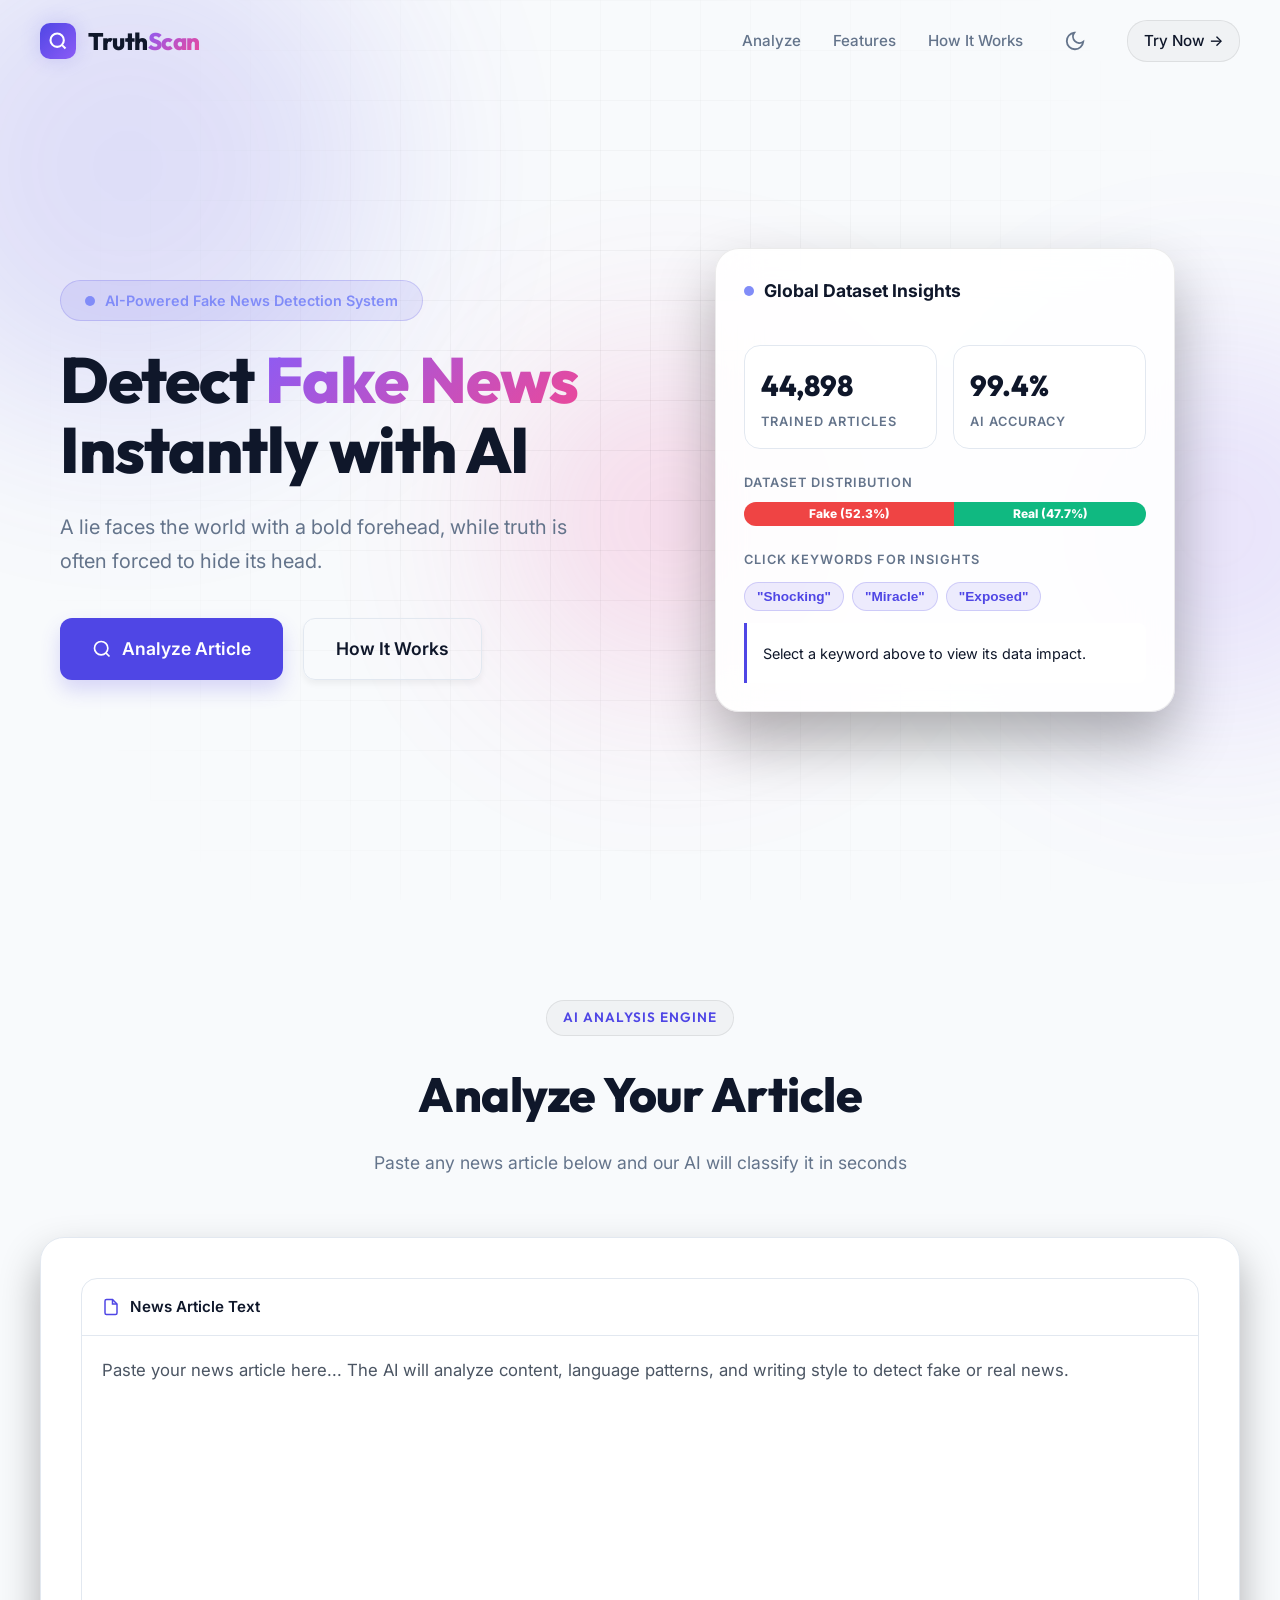
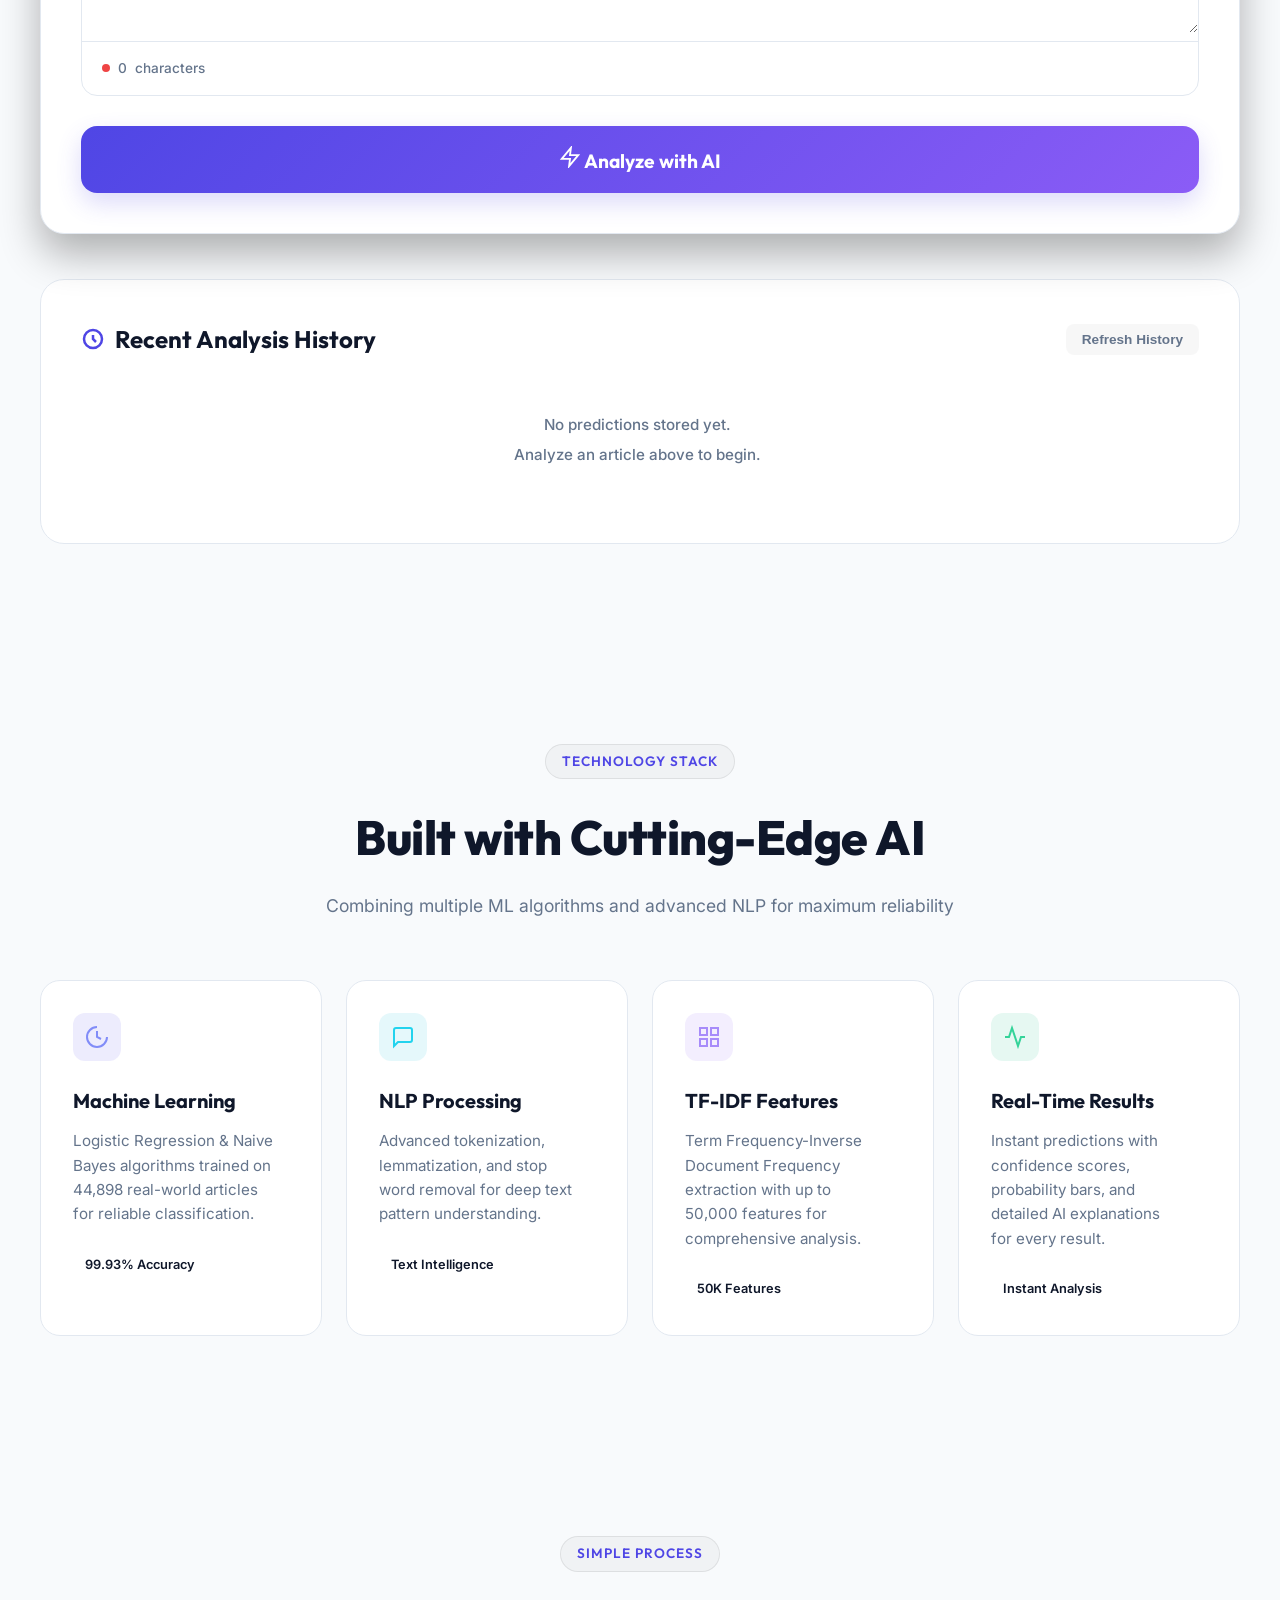
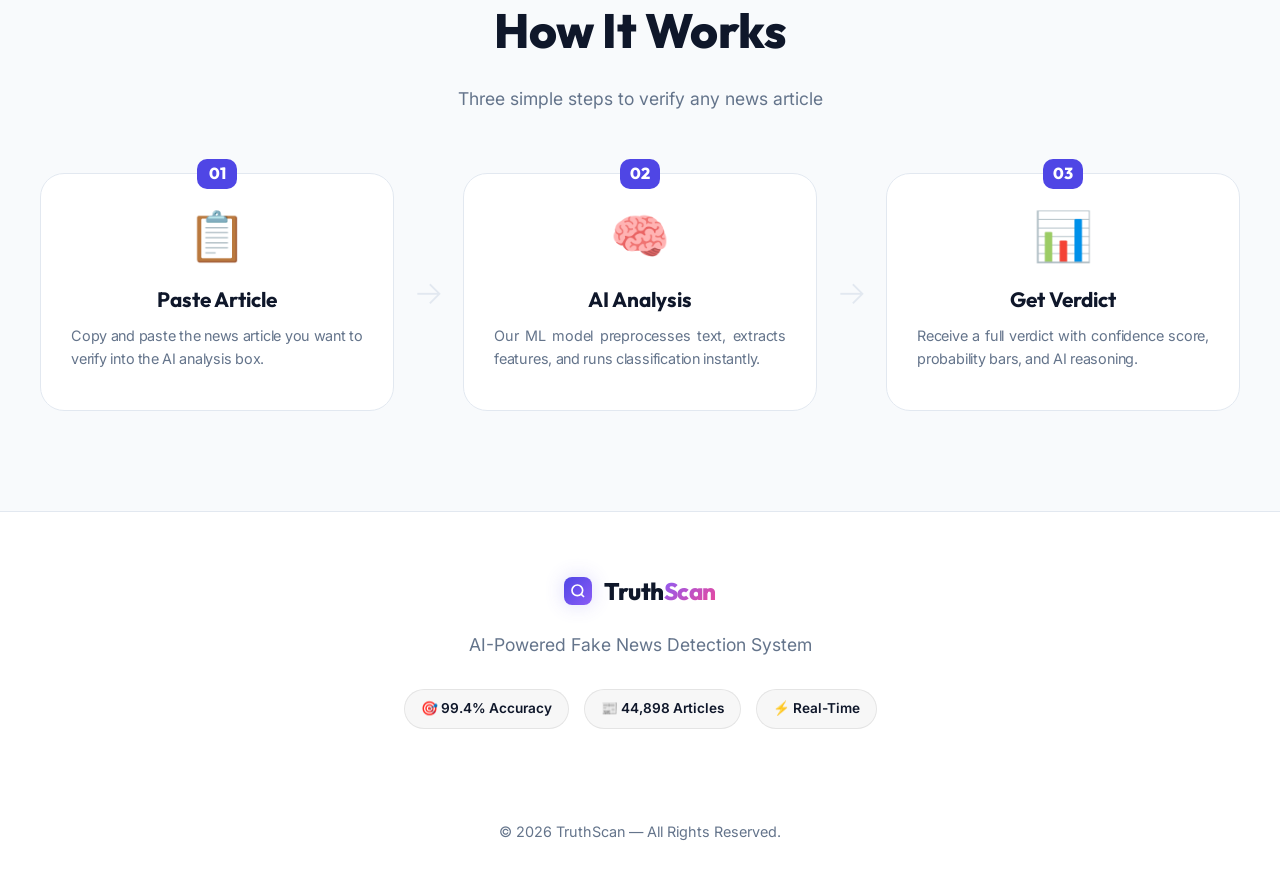
==== commit 5934acf7: "Changes Made" ====
--- a/index.html
+++ b/index.html
@@ -8,10 +8,11 @@
     <title>TruthScan — AI Fake News Detection System</title>
     <meta name="description"
         content="TruthScan: Advanced AI-powered fake news detection system. Verify news articles instantly with 99.93% accuracy using our machine learning engine.">
-    <meta name="keywords" content="TruthScan, Fake News Detection, AI News Verifier, Truth Scan, Machine Learning News Analysis, Verify News, Fake News AI">
+    <meta name="keywords"
+        content="TruthScan, Fake News Detection, AI News Verifier, Truth Scan, Machine Learning News Analysis, Verify News, Fake News AI">
     <meta name="author" content="Sujal Sahu">
-    
-    
+
+
     <meta property="og:type" content="website">
     <meta property="og:url" content="https://truthscan.vercel.app/">
     <meta property="og:title" content="TruthScan — AI Fake News Detection System">
@@ -26,13 +27,13 @@
 </head>
 
 <body>
-    
+
     <div class="bg-grid"></div>
     <div class="orb orb-1"></div>
     <div class="orb orb-2"></div>
     <div class="orb orb-3"></div>
 
-    
+
     <nav class="navbar" id="navbar">
         <div class="nav-inner">
             <div class="nav-logo">
@@ -78,7 +79,7 @@
         </div>
     </nav>
 
-    
+
     <section class="hero" id="home">
         <div class="hero-content">
             <div class="hero-badge">
@@ -146,7 +147,7 @@
         </div>
     </section>
 
-    
+
     <section class="section" id="analyze">
         <div class="section-inner">
             <div class="sec-header">
@@ -195,22 +196,26 @@
             <div id="loadingSection" style="display:none">
                 <div class="result-card" style="padding: 30px; position: relative; overflow: hidden;">
                     <div class="scanning-line"></div>
-                    <div style="display: flex; justify-content: space-between; align-items: center; margin-bottom: 30px; flex-wrap: wrap; gap: 20px;">
+                    <div
+                        style="display: flex; justify-content: space-between; align-items: center; margin-bottom: 30px; flex-wrap: wrap; gap: 20px;">
                         <div style="display: flex; align-items: center; gap: 20px;">
-                            <div class="skeleton" style="width: 60px; height: 60px; border-radius: 16px; flex-shrink: 0;"></div>
+                            <div class="skeleton"
+                                style="width: 60px; height: 60px; border-radius: 16px; flex-shrink: 0;"></div>
                             <div>
-                                <div class="skeleton" style="width: min(150px, 40vw); height: 28px; margin-bottom: 8px;"></div>
+                                <div class="skeleton"
+                                    style="width: min(150px, 40vw); height: 28px; margin-bottom: 8px;"></div>
                                 <div class="skeleton" style="width: min(100px, 28vw); height: 16px;"></div>
                             </div>
                         </div>
-                        <div class="skeleton" style="width: 100px; height: 100px; border-radius: 50%; flex-shrink: 0;"></div>
+                        <div class="skeleton" style="width: 100px; height: 100px; border-radius: 50%; flex-shrink: 0;">
+                        </div>
                     </div>
                     <div class="skeleton" style="width: 100%; height: 100px; border-radius: 16px;"></div>
                 </div>
             </div>
 
 
-            
+
             <div id="resultSection" style="display:none">
                 <div class="result-card" id="resultCard">
                     <div class="result-glow" id="rGlow"></div>
@@ -272,14 +277,18 @@
 
             <div id="historySection" class="history-section">
                 <div class="result-card">
-                    <div style="display: flex; justify-content: space-between; align-items: center; margin-bottom: 24px; flex-wrap: wrap; gap: 12px;">
-                        <h3 style="margin: 0; font-family: var(--font-display); font-size: 1.5rem; font-weight: 700; display: flex; align-items: center; gap: 10px;">
-                            <svg viewBox="0 0 24 24" fill="none" stroke="currentColor" stroke-width="2.5" style="width: 24px; height: 24px; color: var(--primary);">
+                    <div
+                        style="display: flex; justify-content: space-between; align-items: center; margin-bottom: 24px; flex-wrap: wrap; gap: 12px;">
+                        <h3
+                            style="margin: 0; font-family: var(--font-display); font-size: 1.5rem; font-weight: 700; display: flex; align-items: center; gap: 10px;">
+                            <svg viewBox="0 0 24 24" fill="none" stroke="currentColor" stroke-width="2.5"
+                                style="width: 24px; height: 24px; color: var(--primary);">
                                 <path d="M12 8v4l3 3m6-3a9 9 0 11-18 0 9 9 0 0118 0z" />
                             </svg>
                             Recent Analysis History
                         </h3>
-                        <button id="refreshHistoryBtn" class="history-refresh-btn" style="border: none; outline: none; padding: 8px 16px; border-radius: 8px;">
+                        <button id="refreshHistoryBtn" class="history-refresh-btn"
+                            style="border: none; outline: none; padding: 8px 16px; border-radius: 8px;">
                             Refresh History
                         </button>
                     </div>
@@ -293,7 +302,7 @@
         </div>
     </section>
 
-    
+
     <section class="section" id="features">
         <div class="section-inner">
             <div class="sec-header">
@@ -354,7 +363,7 @@
         </div>
     </section>
 
-    
+
     <section class="section" id="how-it-works">
         <div class="section-inner">
             <div class="sec-header">
@@ -387,7 +396,7 @@
         </div>
     </section>
 
-    
+
     <footer class="footer">
         <div class="footer-inner">
             <div class="footer-top">
@@ -406,17 +415,6 @@
                     <span>📰 44,898 Articles</span>
                     <span>⚡ Real-Time</span>
                 </div>
-                <div class="footer-devs">
-                    <p>Designed & Developed by</p>
-                    <div class="dev-images">
-                        <div class="dev-img-wrapper">
-                            <img src="/static/img/dev1.png" alt="Developer" class="dev-1">
-                        </div>
-                        <div class="dev-img-wrapper">
-                            <img src="/static/img/dev2.png" alt="Developer" class="dev-2">
-                        </div>
-                    </div>
-                </div>
             </div>
             <div class="footer-bottom">
                 <p>© 2026 TruthScan — All Rights Reserved.</p>
@@ -424,13 +422,13 @@
         </div>
     </footer>
 
-    
+
     <div id="toastContainer" class="toast-container"></div>
 
     <script src="/static/js/script.js?v=50.0"></script>
 
 
-    
+
     <script defer src="/_vercel/insights/script.js"></script>
 </body>
 
